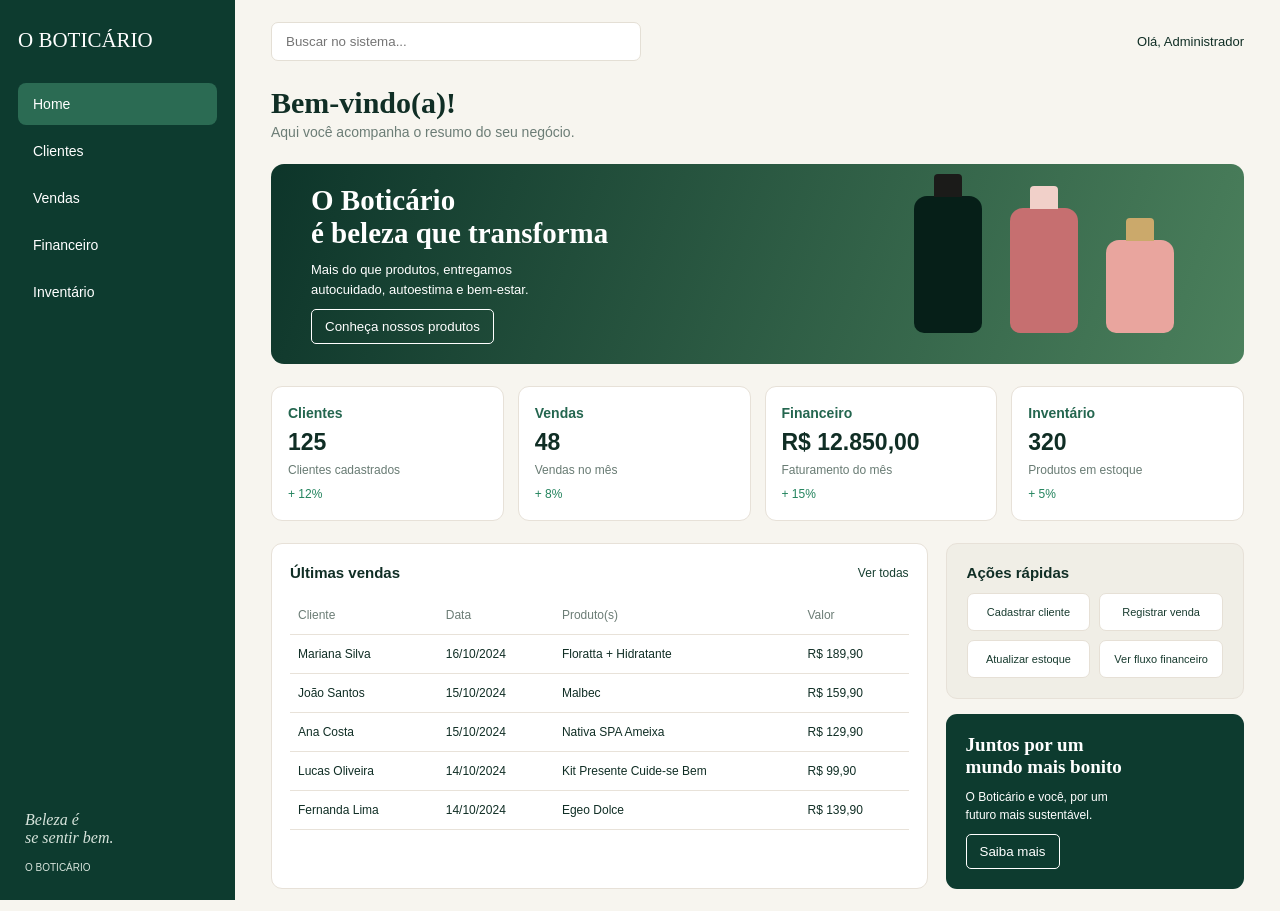
==== Home/index.html @ 4e371ef4 "Add files via upload" ====
<!DOCTYPE html>
<html lang="pt-br">
<head>
    <meta charset="UTF-8">
    <meta name="viewport" content="width=device-width, initial-scale=1.0">
    <title>O Boticário - Home</title>
    <link rel="stylesheet" href="style.css">
</head>
<body>
    <aside class="menu">
        <h2>O BOTICÁRIO</h2>

        <nav>
            <a class="ativo" href="#">Home</a>
            <a href="#">Clientes</a>
            <a href="#">Vendas</a>
            <a href="#">Financeiro</a>
            <a href="#">Inventário</a>
        </nav>

        <div class="frase">
            <p>Beleza é<br>se sentir bem.</p>
            <small>O BOTICÁRIO</small>
        </div>
    </aside>

    <main class="conteudo">
        <header class="topo">
            <input type="text" placeholder="Buscar no sistema...">
            <div class="usuario">Olá, Administrador</div>
        </header>

        <section class="boas-vindas">
            <h1>Bem-vindo(a)!</h1>
            <p>Aqui você acompanha o resumo do seu negócio.</p>
        </section>

        <section class="banner">
            <div class="texto-banner">
                <h2>O Boticário<br>é beleza que transforma</h2>
                <p>Mais do que produtos, entregamos<br>
                autocuidado, autoestima e bem-estar.</p>
                <button>Conheça nossos produtos</button>
            </div>

            <div class="frascos">
                <div class="frasco verde"><div></div></div>
                <div class="frasco rosa"><div></div></div>
                <div class="frasco claro"><div></div></div>
            </div>
        </section>

        <section class="resumos">
            <div class="cartao">
                <h3>Clientes</h3>
                <strong>125</strong>
                <p>Clientes cadastrados</p>
                <small>+ 12%</small>
            </div>

            <div class="cartao">
                <h3>Vendas</h3>
                <strong>48</strong>
                <p>Vendas no mês</p>
                <small>+ 8%</small>
            </div>

            <div class="cartao">
                <h3>Financeiro</h3>
                <strong>R$ 12.850,00</strong>
                <p>Faturamento do mês</p>
                <small>+ 15%</small>
            </div>

            <div class="cartao">
                <h3>Inventário</h3>
                <strong>320</strong>
                <p>Produtos em estoque</p>
                <small>+ 5%</small>
            </div>
        </section>

        <section class="parte-inferior">
            <div class="vendas">
                <div class="titulo-tabela">
                    <h3>Últimas vendas</h3>
                    <a href="#">Ver todas</a>
                </div>

                <table>
                    <thead>
                        <tr>
                            <th>Cliente</th>
                            <th>Data</th>
                            <th>Produto(s)</th>
                            <th>Valor</th>
                        </tr>
                    </thead>
                    <tbody>
                        <tr>
                            <td>Mariana Silva</td>
                            <td>16/10/2024</td>
                            <td>Floratta + Hidratante</td>
                            <td>R$ 189,90</td>
                        </tr>
                        <tr>
                            <td>João Santos</td>
                            <td>15/10/2024</td>
                            <td>Malbec</td>
                            <td>R$ 159,90</td>
                        </tr>
                        <tr>
                            <td>Ana Costa</td>
                            <td>15/10/2024</td>
                            <td>Nativa SPA Ameixa</td>
                            <td>R$ 129,90</td>
                        </tr>
                        <tr>
                            <td>Lucas Oliveira</td>
                            <td>14/10/2024</td>
                            <td>Kit Presente Cuide-se Bem</td>
                            <td>R$ 99,90</td>
                        </tr>
                        <tr>
                            <td>Fernanda Lima</td>
                            <td>14/10/2024</td>
                            <td>Egeo Dolce</td>
                            <td>R$ 139,90</td>
                        </tr>
                    </tbody>
                </table>
            </div>

            <div class="coluna-lateral">
                <div class="acoes">
                    <h3>Ações rápidas</h3>
                    <div class="botoes">
                        <button>Cadastrar cliente</button>
                        <button>Registrar venda</button>
                        <button>Atualizar estoque</button>
                        <button>Ver fluxo financeiro</button>
                    </div>
                </div>

                <div class="mensagem">
                    <h3>Juntos por um<br>mundo mais bonito</h3>
                    <p>O Boticário e você, por um<br>futuro mais sustentável.</p>
                    <button>Saiba mais</button>
                </div>
            </div>
        </section>
    </main>
</body>
</html>
---- Home/style.css ----
* {
    margin: 0;
    padding: 0;
    box-sizing: border-box;
}

body {
    font-family: Arial, sans-serif;
    background-color: #f7f5ef;
    color: #102e25;
    display: flex;
}

/* Menu que fica do lado esquerdo */
.menu {
    width: 235px;
    min-height: 100vh;
    background-color: #0d3b2f;
    color: white;
    padding: 28px 18px;
    position: fixed;
    left: 0;
    top: 0;
}

.menu h2 {
    font-family: Georgia, serif;
    font-size: 21px;
    margin-bottom: 30px;
    font-weight: normal;
}

.menu nav a {
    display: block;
    color: white;
    text-decoration: none;
    padding: 13px 15px;
    margin-bottom: 5px;
    border-radius: 8px;
    font-size: 14px;
}

.menu nav a:hover,
.menu nav .ativo {
    background-color: #2b6b53;
}

.frase {
    position: absolute;
    bottom: 25px;
    left: 25px;
    color: #d7e4dc;
}

.frase p {
    font-family: Georgia, serif;
    font-style: italic;
    margin-bottom: 10px;
}

.frase small {
    font-size: 10px;
}

.conteudo {
    margin-left: 235px;
    padding: 22px 36px;
    width: calc(100% - 235px);
}

.topo {
    display: flex;
    justify-content: space-between;
    align-items: center;
    margin-bottom: 25px;
}

.topo input {
    width: 38%;
    padding: 11px 14px;
    border: 1px solid #e4dfd5;
    border-radius: 7px;
    background-color: white;
}

.usuario {
    font-size: 13px;
}

.boas-vindas {
    margin-bottom: 24px;
}

.boas-vindas h1 {
    font-family: Georgia, serif;
    font-size: 30px;
    margin-bottom: 4px;
}

.boas-vindas p {
    color: #6c7d76;
    font-size: 14px;
}

.banner {
    background: linear-gradient(110deg, #0d352a, #4b805c);
    color: white;
    min-height: 180px;
    border-radius: 13px;
    padding: 20px 40px;
    display: flex;
    justify-content: space-between;
    align-items: center;
    overflow: hidden;
    margin-bottom: 22px;
}

.texto-banner h2 {
    font-family: Georgia, serif;
    font-size: 29px;
    margin-bottom: 10px;
}

.texto-banner p {
    font-size: 13px;
    line-height: 1.5;
    margin-bottom: 10px;
}

button {
    cursor: pointer;
}

.texto-banner button,
.mensagem button {
    background-color: transparent;
    border: 1px solid white;
    color: white;
    padding: 9px 13px;
    border-radius: 5px;
}

.frascos {
    display: flex;
    align-items: end;
    gap: 28px;
    padding-right: 30px;
}

.frasco {
    width: 68px;
    height: 125px;
    border-radius: 13px 13px 10px 10px;
    position: relative;
}

.frasco div {
    position: absolute;
    top: -22px;
    left: 20px;
    width: 28px;
    height: 23px;
    border-radius: 4px 4px 0 0;
    background-color: #1b1b19;
}

.frasco.verde {
    background-color: #061f18;
    height: 137px;
}

.frasco.rosa {
    background-color: #c66f70;
}

.frasco.rosa div {
    background-color: #f1d0c9;
}

.frasco.claro {
    background-color: #e9a59e;
    height: 93px;
}

.frasco.claro div {
    background-color: #cba96b;
}

.resumos {
    display: grid;
    grid-template-columns: repeat(4, 1fr);
    gap: 14px;
    margin-bottom: 22px;
}

.cartao {
    background-color: white;
    border: 1px solid #e7e1d8;
    border-radius: 11px;
    padding: 18px 16px;
}

.cartao h3 {
    color: #24664f;
    font-size: 14px;
    margin-bottom: 8px;
}

.cartao strong {
    display: block;
    color: #102e25;
    font-size: 23px;
    margin-bottom: 7px;
}

.cartao p {
    color: #687b73;
    font-size: 12px;
    margin-bottom: 7px;
}

.cartao small {
    color: #24845e;
    font-size: 12px;
}

.parte-inferior {
    display: grid;
    grid-template-columns: 2.2fr 1fr;
    gap: 18px;
}

.vendas {
    background-color: white;
    border: 1px solid #e7e1d8;
    border-radius: 11px;
    padding: 20px 18px;
    overflow-x: auto;
}

.titulo-tabela {
    display: flex;
    justify-content: space-between;
    align-items: center;
    margin-bottom: 15px;
}

.titulo-tabela h3,
.acoes h3 {
    font-size: 15px;
}

.titulo-tabela a {
    color: #173f31;
    text-decoration: none;
    font-size: 12px;
}

table {
    width: 100%;
    border-collapse: collapse;
    font-size: 12px;
    text-align: left;
}

th, td {
    padding: 12px 8px;
    border-bottom: 1px solid #e8e2d9;
    white-space: nowrap;
}

th {
    color: #6c7d76;
    font-weight: normal;
}

.coluna-lateral {
    display: flex;
    flex-direction: column;
    gap: 15px;
}

.acoes {
    background-color: #f0eee6;
    border: 1px solid #e7e1d8;
    border-radius: 11px;
    padding: 20px;
}

.acoes h3 {
    margin-bottom: 12px;
}

.botoes {
    display: grid;
    grid-template-columns: 1fr 1fr;
    gap: 9px;
}

.botoes button {
    background-color: white;
    border: 1px solid #e6e0d6;
    border-radius: 7px;
    padding: 12px 7px;
    font-size: 11px;
    color: #183b2f;
}

.mensagem {
    background-color: #0d3b2f;
    color: white;
    border-radius: 11px;
    padding: 20px;
}

.mensagem h3 {
    font-family: Georgia, serif;
    font-size: 19px;
    margin-bottom: 10px;
}

.mensagem p {
    font-size: 12px;
    line-height: 1.5;
    margin-bottom: 10px;
}

@media (max-width: 1050px) {
    .resumos {
        grid-template-columns: repeat(2, 1fr);
    }

    .parte-inferior {
        grid-template-columns: 1fr;
    }

    .frascos {
        gap: 15px;
        padding-right: 10px;
    }
}

@media (max-width: 700px) {
    body {
        display: block;
    }

    .menu {
        position: static;
        width: 100%;
        min-height: auto;
        padding: 18px;
    }

    .menu h2 {
        margin-bottom: 12px;
    }

    .menu nav {
        display: flex;
        flex-wrap: wrap;
    }

    .menu nav a {
        padding: 10px;
    }

    .frase {
        display: none;
    }

    .conteudo {
        margin-left: 0;
        width: 100%;
        padding: 20px 14px;
    }

    .topo input {
        width: 60%;
    }

    .banner {
        padding: 22px;
    }

    .texto-banner h2 {
        font-size: 23px;
    }

    .frascos {
        display: none;
    }

    .resumos {
        grid-template-columns: 1fr 1fr;
    }

    .cartao {
        padding: 14px 10px;
    }

    .cartao strong {
        font-size: 18px;
    }
}
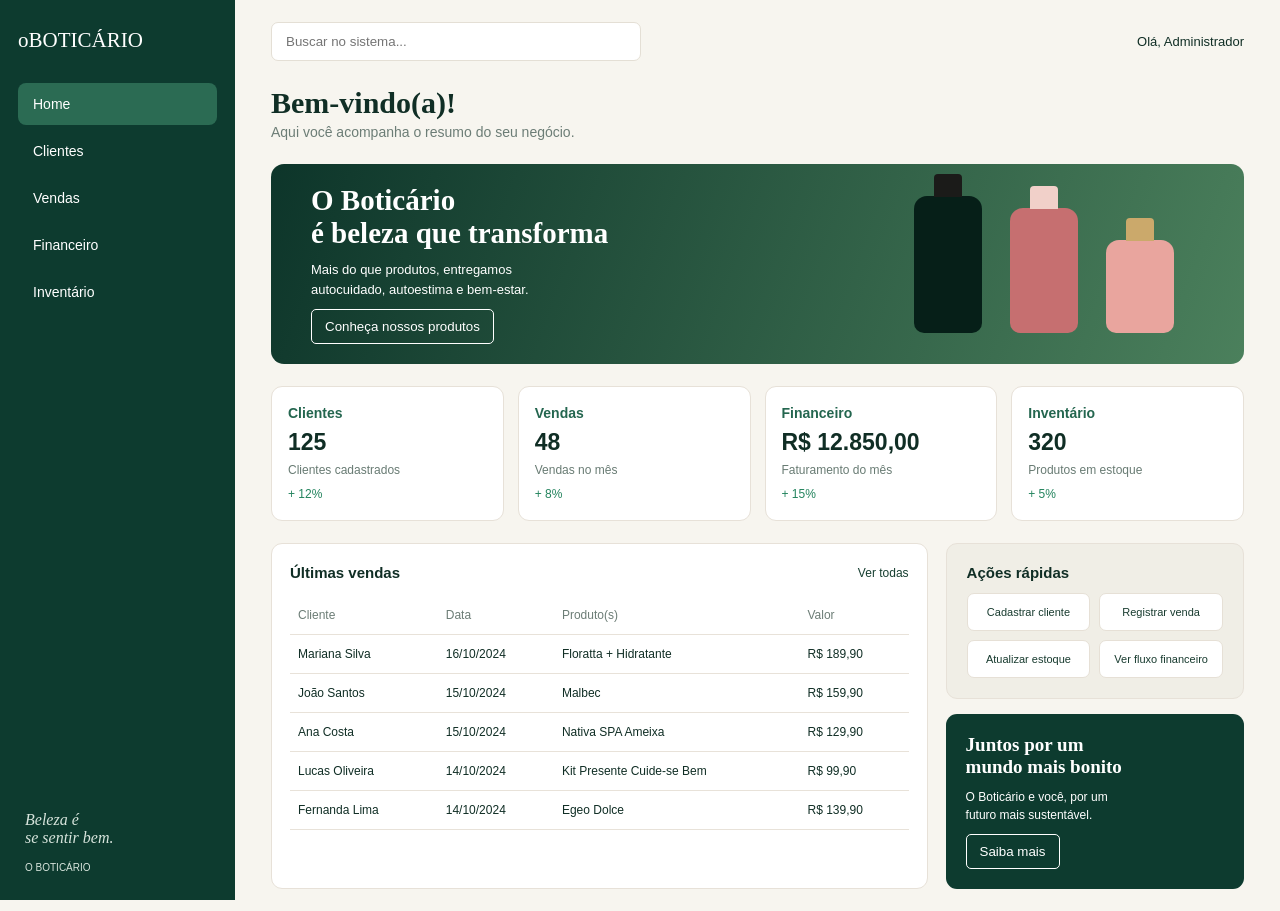
==== commit ae74d76a: "Add files via upload" ====
--- a/Home/index.html
+++ b/Home/index.html
@@ -8,7 +8,7 @@
 </head>
 <body>
     <aside class="menu">
-        <h2>O BOTICÁRIO</h2>
+        <h2>oBOTICÁRIO</h2>
 
         <nav>
             <a class="ativo" href="#">Home</a>
